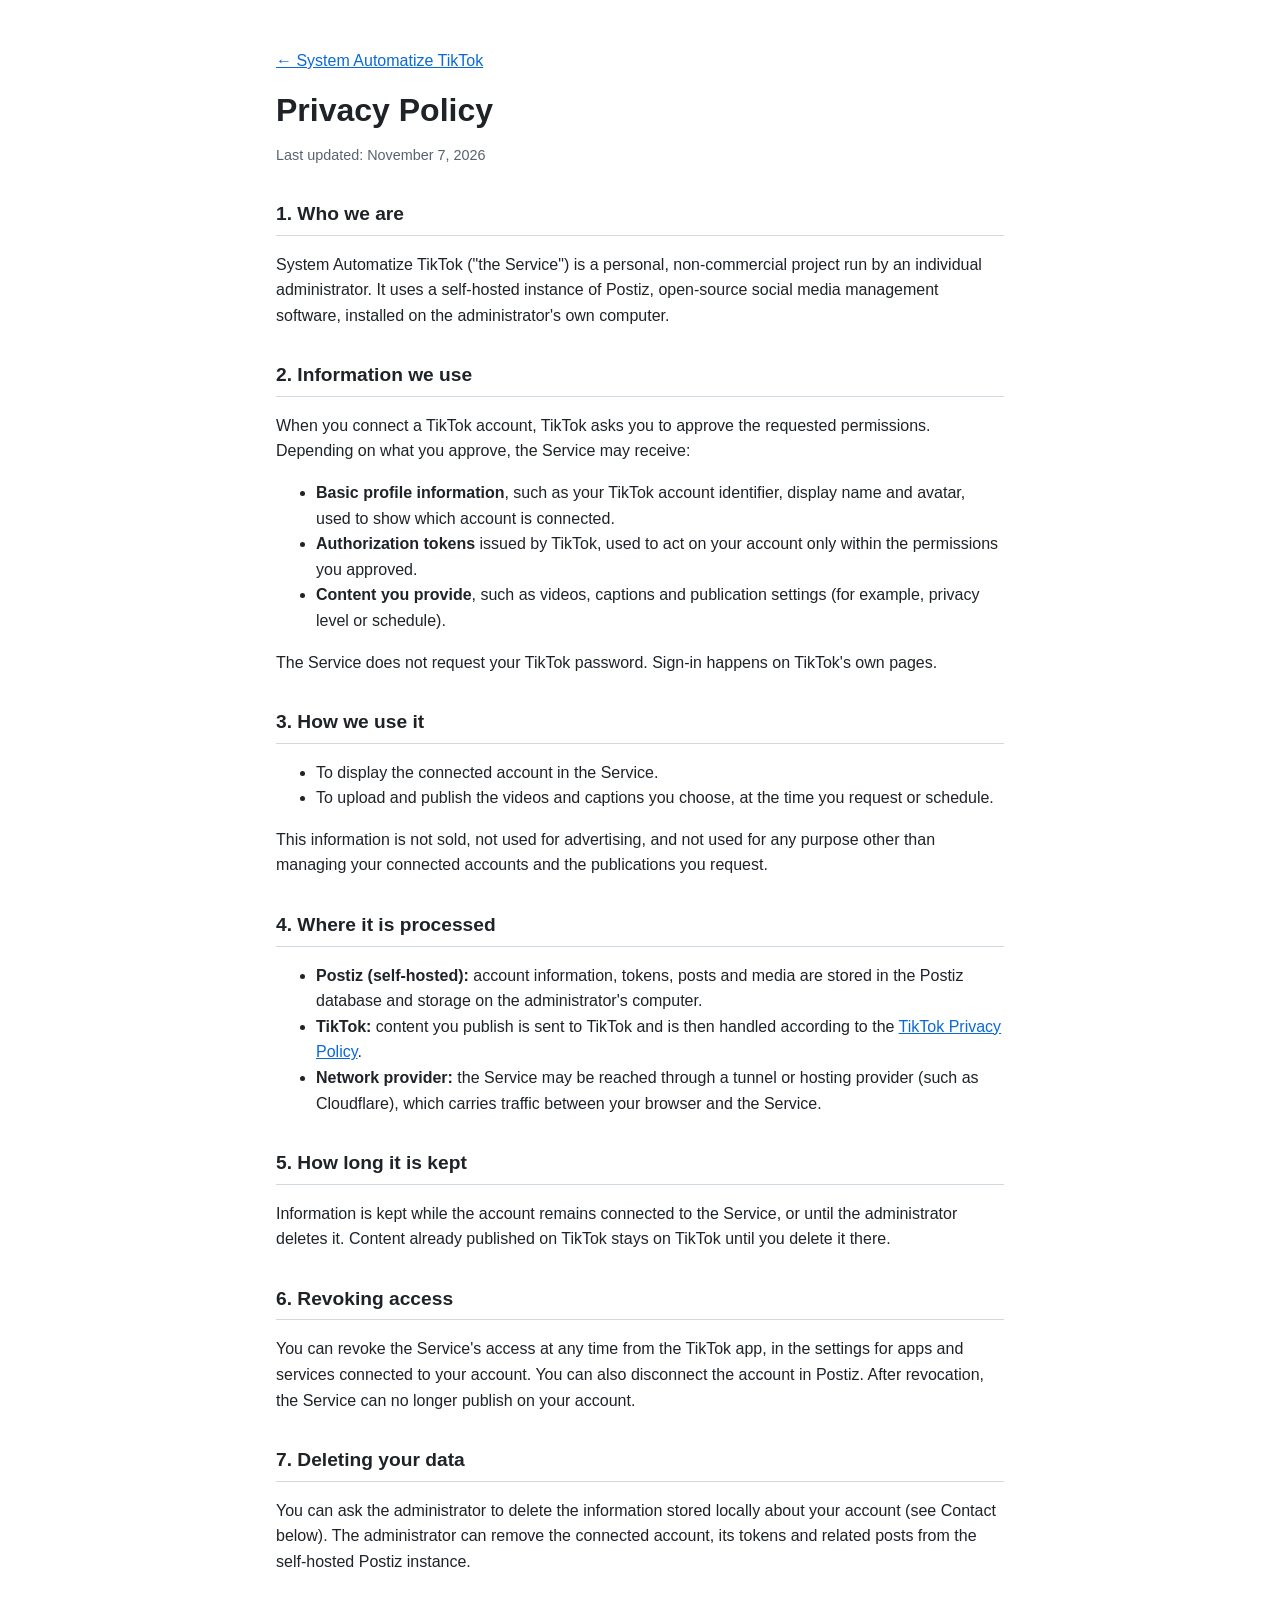
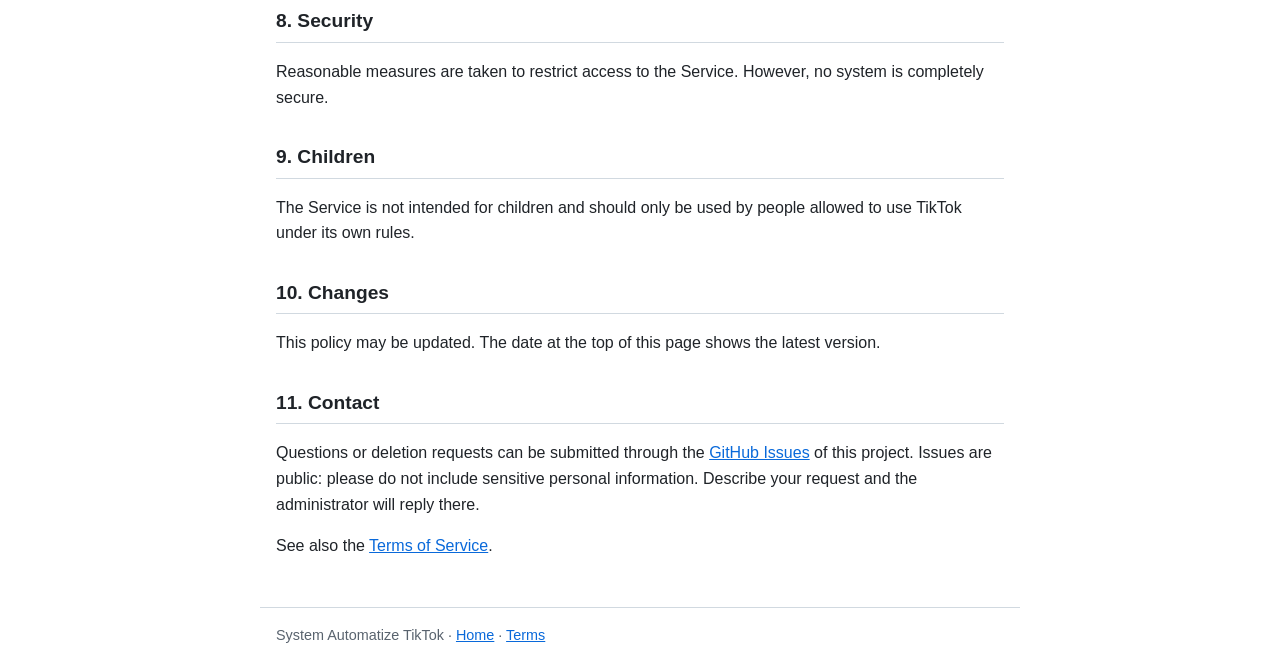
==== privacy.html @ 374cea19 "Add home, Terms of Service and Privacy Policy pages" ====
<!doctype html>
<html lang="en">
<head>
<meta charset="utf-8">
<meta name="viewport" content="width=device-width, initial-scale=1">
<title>Privacy Policy</title>
<link rel="stylesheet" href="style.css">
</head>
<body>
<main>
  <p><a href="index.html">&larr; System Automatize TikTok</a></p>
  <h1>Privacy Policy</h1>
  <p class="meta">Last updated: November 7, 2026</p>

  <h2>1. Who we are</h2>
  <p>System Automatize TikTok ("the Service") is a personal, non-commercial project run by an individual
  administrator. It uses a self-hosted instance of Postiz, open-source social media management software,
  installed on the administrator's own computer.</p>

  <h2>2. Information we use</h2>
  <p>When you connect a TikTok account, TikTok asks you to approve the requested permissions.
  Depending on what you approve, the Service may receive:</p>
  <ul>
    <li><strong>Basic profile information</strong>, such as your TikTok account identifier, display name and avatar,
    used to show which account is connected.</li>
    <li><strong>Authorization tokens</strong> issued by TikTok, used to act on your account only within the permissions you approved.</li>
    <li><strong>Content you provide</strong>, such as videos, captions and publication settings (for example, privacy level or schedule).</li>
  </ul>
  <p>The Service does not request your TikTok password. Sign-in happens on TikTok's own pages.</p>

  <h2>3. How we use it</h2>
  <ul>
    <li>To display the connected account in the Service.</li>
    <li>To upload and publish the videos and captions you choose, at the time you request or schedule.</li>
  </ul>
  <p>This information is not sold, not used for advertising, and not used for any purpose other than
  managing your connected accounts and the publications you request.</p>

  <h2>4. Where it is processed</h2>
  <ul>
    <li><strong>Postiz (self-hosted):</strong> account information, tokens, posts and media are stored in the
    Postiz database and storage on the administrator's computer.</li>
    <li><strong>TikTok:</strong> content you publish is sent to TikTok and is then handled according to the
    <a href="https://www.tiktok.com/legal/privacy-policy">TikTok Privacy Policy</a>.</li>
    <li><strong>Network provider:</strong> the Service may be reached through a tunnel or hosting provider
    (such as Cloudflare), which carries traffic between your browser and the Service.</li>
  </ul>

  <h2>5. How long it is kept</h2>
  <p>Information is kept while the account remains connected to the Service, or until the administrator deletes it.
  Content already published on TikTok stays on TikTok until you delete it there.</p>

  <h2>6. Revoking access</h2>
  <p>You can revoke the Service's access at any time from the TikTok app, in the settings for apps and
  services connected to your account. You can also disconnect the account in Postiz. After revocation,
  the Service can no longer publish on your account.</p>

  <h2>7. Deleting your data</h2>
  <p>You can ask the administrator to delete the information stored locally about your account
  (see Contact below). The administrator can remove the connected account, its tokens and related posts
  from the self-hosted Postiz instance.</p>

  <h2>8. Security</h2>
  <p>Reasonable measures are taken to restrict access to the Service. However, no system is completely secure.</p>

  <h2>9. Children</h2>
  <p>The Service is not intended for children and should only be used by people allowed to use TikTok under its own rules.</p>

  <h2>10. Changes</h2>
  <p>This policy may be updated. The date at the top of this page shows the latest version.</p>

  <h2>11. Contact</h2>
  <p>Questions or deletion requests can be submitted through the
  <a href="https://github.com/mexcee/mexcee_automation_tiktok/issues">GitHub Issues</a> of this project.
  Issues are public: please do not include sensitive personal information. Describe your request and the
  administrator will reply there.</p>

  <p>See also the <a href="terms.html">Terms of Service</a>.</p>
</main>
<footer>System Automatize TikTok &middot; <a href="index.html">Home</a> &middot; <a href="terms.html">Terms</a></footer>
</body>
</html>
---- style.css ----
:root { --bg: #ffffff; --text: #1f2328; --muted: #59636e; --link: #0969da; --line: #d1d9e0; }
@media (prefers-color-scheme: dark) {
  :root { --bg: #0d1117; --text: #e6edf3; --muted: #9198a1; --link: #4493f8; --line: #3d444d; }
}
* { box-sizing: border-box; }
body { margin: 0; background: var(--bg); color: var(--text);
  font: 16px/1.6 -apple-system, BlinkMacSystemFont, "Segoe UI", Roboto, Helvetica, Arial, sans-serif; }
main { max-width: 760px; margin: 0 auto; padding: 32px 16px; }
h1 { font-size: 2rem; line-height: 1.25; margin: 0.5rem 0 0.25rem; }
h2 { font-size: 1.2rem; margin-top: 2rem; padding-bottom: 0.3rem; border-bottom: 1px solid var(--line); }
a { color: var(--link); }
.lead { font-size: 1.15rem; color: var(--muted); }
.meta { color: var(--muted); font-size: 0.9rem; }
footer { max-width: 760px; margin: 0 auto; padding: 16px; border-top: 1px solid var(--line);
  color: var(--muted); font-size: 0.9rem; }
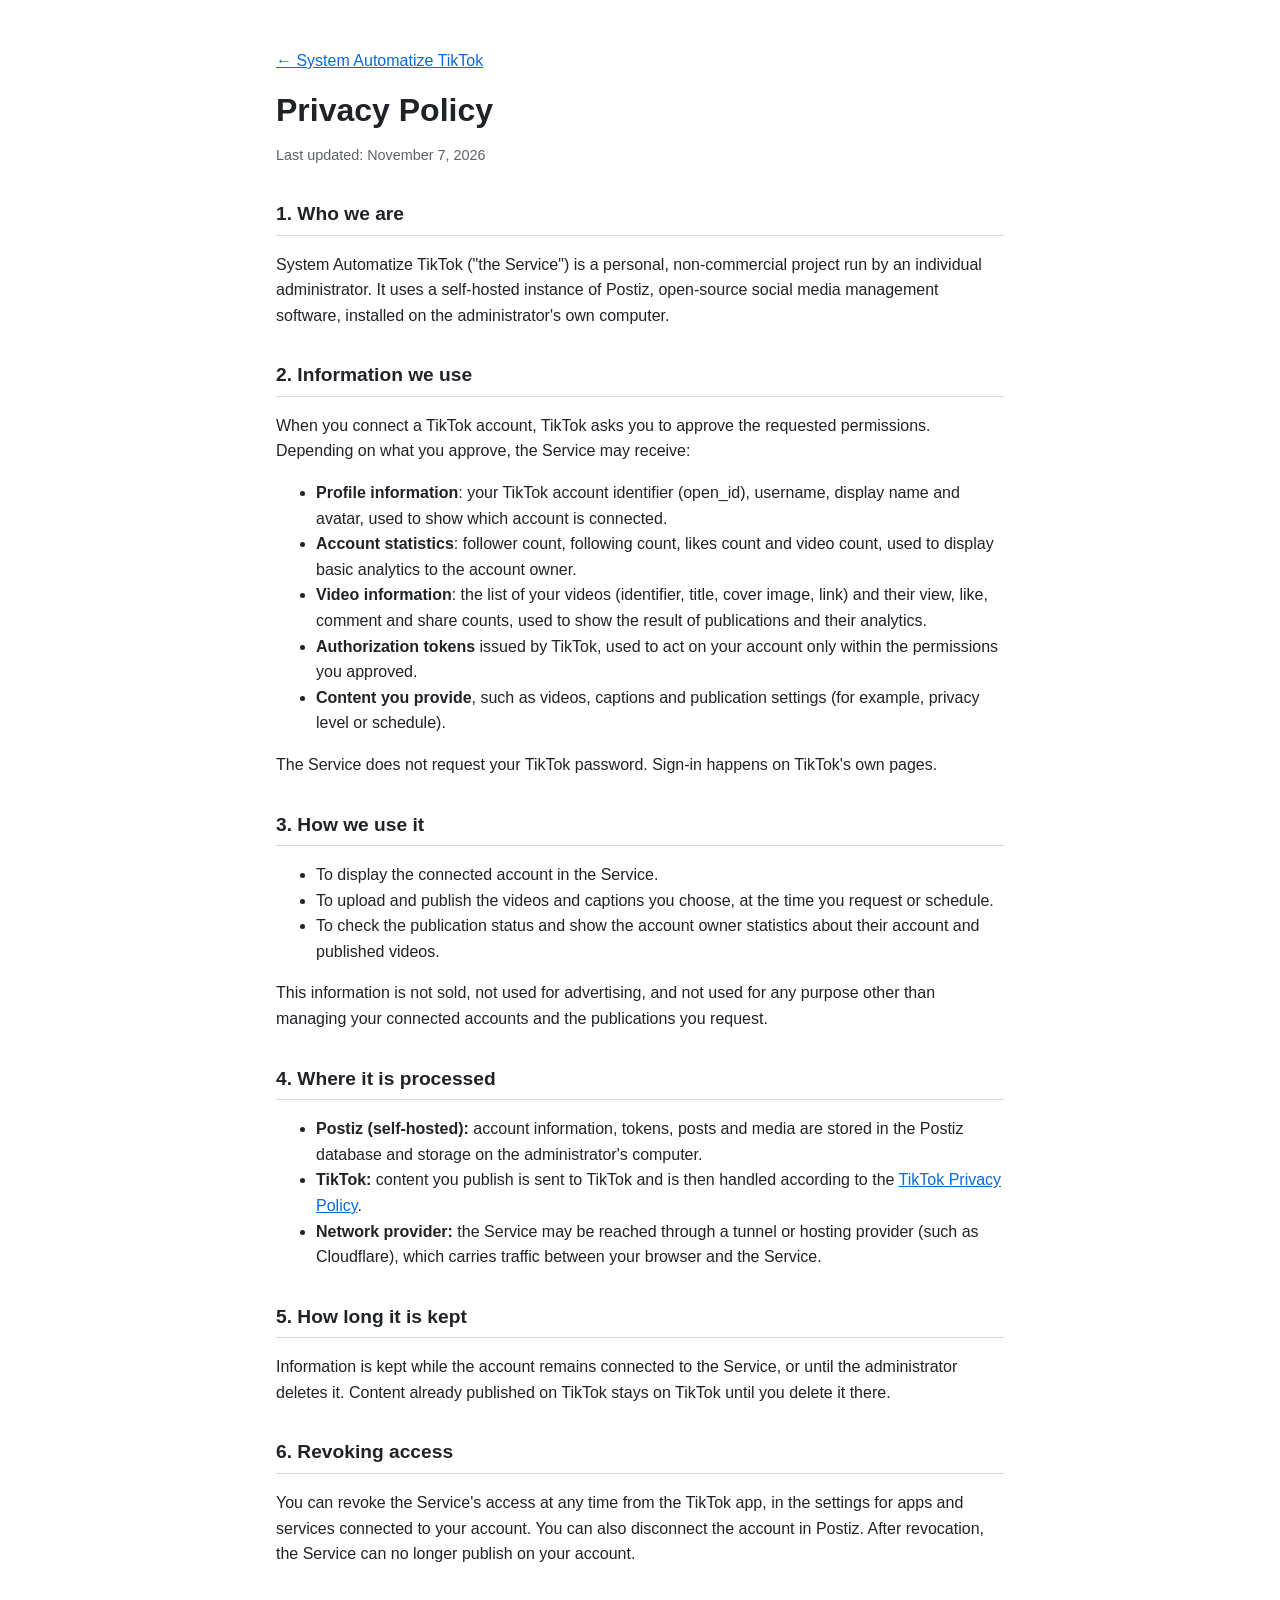
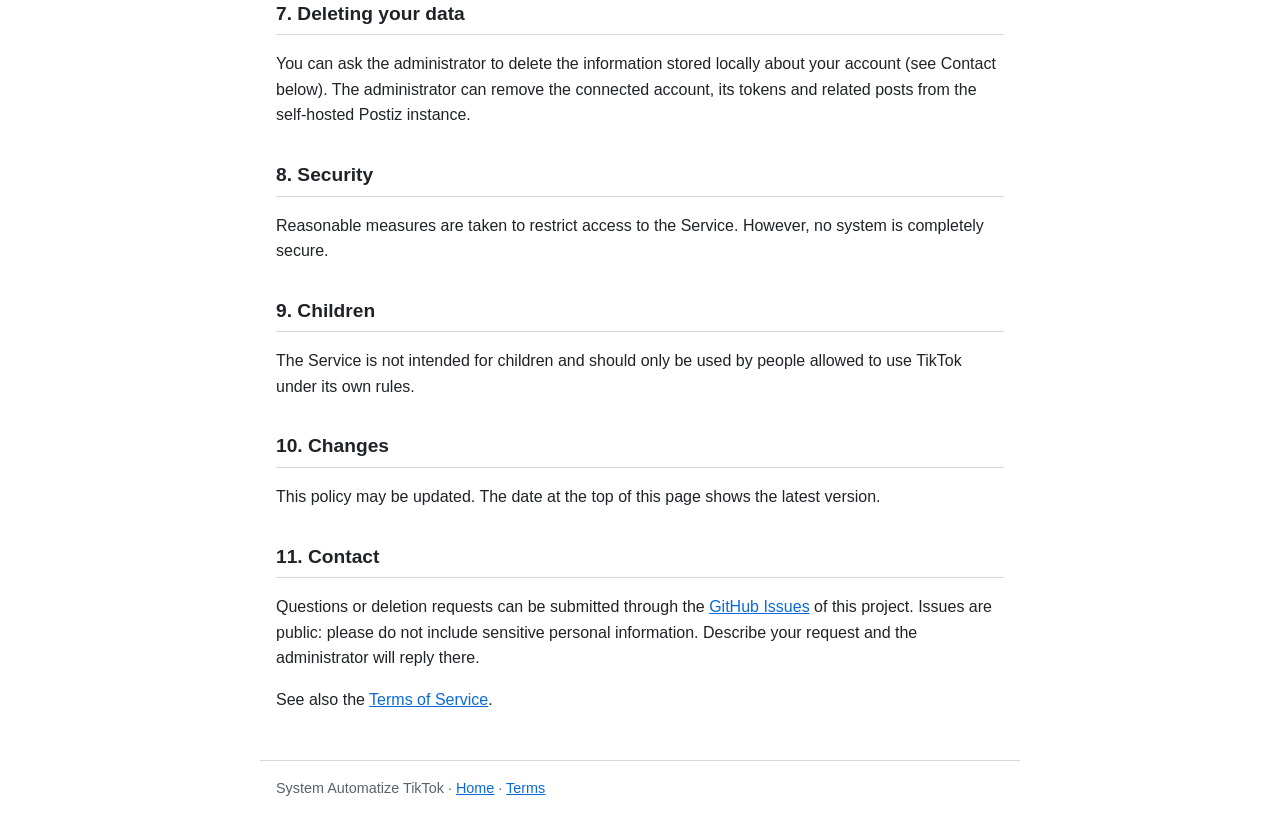
==== commit baee218d: "Privacy Policy: list all TikTok data actually used by Postiz" ====
--- a/privacy.html
+++ b/privacy.html
@@ -21,8 +21,12 @@
   <p>When you connect a TikTok account, TikTok asks you to approve the requested permissions.
   Depending on what you approve, the Service may receive:</p>
   <ul>
-    <li><strong>Basic profile information</strong>, such as your TikTok account identifier, display name and avatar,
+    <li><strong>Profile information</strong>: your TikTok account identifier (open_id), username, display name and avatar,
     used to show which account is connected.</li>
+    <li><strong>Account statistics</strong>: follower count, following count, likes count and video count,
+    used to display basic analytics to the account owner.</li>
+    <li><strong>Video information</strong>: the list of your videos (identifier, title, cover image, link) and their
+    view, like, comment and share counts, used to show the result of publications and their analytics.</li>
     <li><strong>Authorization tokens</strong> issued by TikTok, used to act on your account only within the permissions you approved.</li>
     <li><strong>Content you provide</strong>, such as videos, captions and publication settings (for example, privacy level or schedule).</li>
   </ul>
@@ -32,6 +36,7 @@
   <ul>
     <li>To display the connected account in the Service.</li>
     <li>To upload and publish the videos and captions you choose, at the time you request or schedule.</li>
+    <li>To check the publication status and show the account owner statistics about their account and published videos.</li>
   </ul>
   <p>This information is not sold, not used for advertising, and not used for any purpose other than
   managing your connected accounts and the publications you request.</p>
